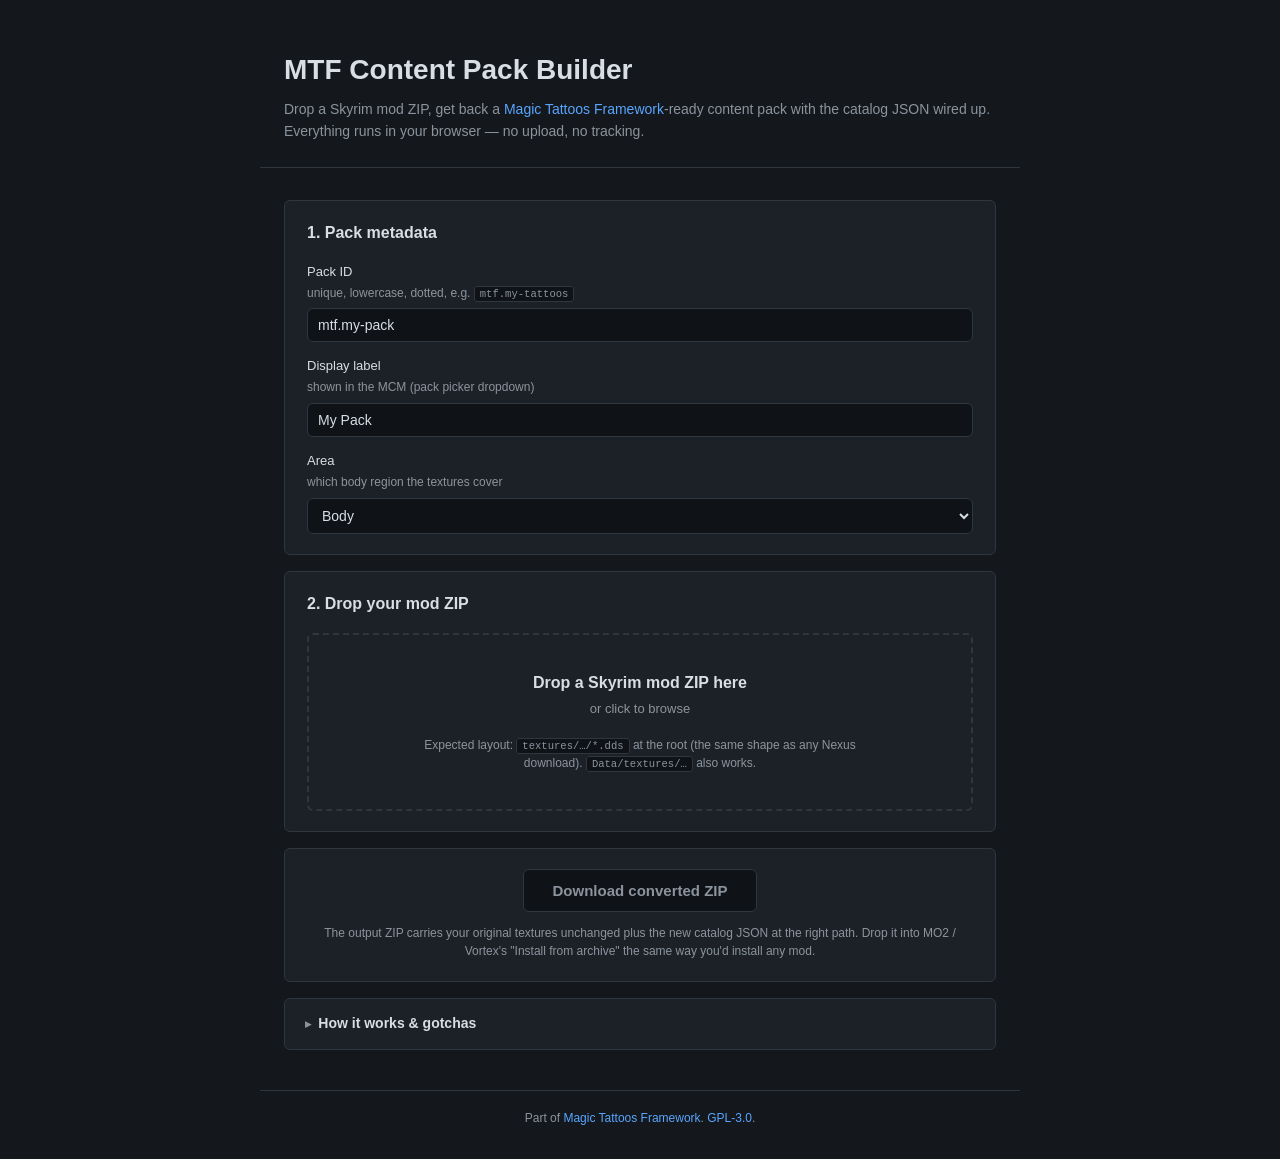
==== tools/web-pack-builder/index.html @ 0d605386 "feat(web): add browser-based content-pack builder + GH Pages deploy A single-page tool that converts" ====
<!DOCTYPE html>
<html lang="en">
<head>
    <meta charset="UTF-8">
    <meta name="viewport" content="width=device-width, initial-scale=1.0">
    <title>MTF Content Pack Builder</title>
    <link rel="stylesheet" href="style.css">
</head>
<body>
    <header>
        <h1>MTF Content Pack Builder</h1>
        <p class="subtitle">
            Drop a Skyrim mod ZIP, get back a
            <a href="https://github.com/levchimik/magic-tattoos-framework" target="_blank" rel="noopener">Magic Tattoos Framework</a>-ready
            content pack with the catalog JSON wired up.
            Everything runs in your browser &mdash; no upload, no tracking.
        </p>
    </header>

    <main>
        <section class="form-card">
            <h2>1. Pack metadata</h2>

            <label for="packId">
                Pack ID
                <span class="hint">unique, lowercase, dotted, e.g. <code>mtf.my-tattoos</code></span>
            </label>
            <input
                type="text"
                id="packId"
                value="mtf.my-pack"
                pattern="^mtf\.[a-z0-9][a-z0-9._-]*$"
                required
                spellcheck="false"
                autocomplete="off">

            <label for="packLabel">
                Display label
                <span class="hint">shown in the MCM (pack picker dropdown)</span>
            </label>
            <input
                type="text"
                id="packLabel"
                value="My Pack"
                required
                autocomplete="off">

            <label for="packArea">
                Area
                <span class="hint">which body region the textures cover</span>
            </label>
            <select id="packArea">
                <option value="Body" selected>Body</option>
                <option value="Face">Face</option>
                <option value="Hands">Hands</option>
                <option value="Feet">Feet</option>
            </select>
        </section>

        <section class="drop-card">
            <h2>2. Drop your mod ZIP</h2>
            <div id="dropZone" class="drop-zone" tabindex="0" role="button" aria-label="Drop a ZIP file here or click to browse">
                <div class="drop-prompt">
                    <strong>Drop a Skyrim mod ZIP here</strong>
                    <span>or click to browse</span>
                    <p class="drop-hint">
                        Expected layout: <code>textures/&hellip;/*.dds</code> at the root
                        (the same shape as any Nexus download).
                        <code>Data/textures/&hellip;</code> also works.
                    </p>
                </div>
                <input type="file" id="fileInput" accept=".zip" hidden>
            </div>
            <div id="dropMeta" class="drop-meta" hidden></div>
        </section>

        <section class="status-card" id="statusCard" hidden>
            <h2>3. Conversion report</h2>
            <div id="statusContent"></div>
        </section>

        <section class="action-card">
            <button id="downloadBtn" type="button" disabled>
                Download converted ZIP
            </button>
            <p class="action-hint">
                The output ZIP carries your original textures unchanged
                plus the new catalog JSON at the right path. Drop it into
                MO2 / Vortex's "Install from archive" the same way you'd
                install any mod.
            </p>
        </section>

        <details class="help-card">
            <summary>How it works &amp; gotchas</summary>
            <div class="help-body">
                <p>
                    <strong>What gets written.</strong> For every <code>.dds</code> the tool finds under
                    <code>textures/</code>, it emits one entry in the catalog with
                    <code>id</code> = <code>label</code> = the filename stem (no extension),
                    a single layer pointing at the texture, and the area you picked.
                </p>
                <p>
                    <strong>No previews.</strong> Browsers can't render <code>.dds</code> natively;
                    the tool doesn't try. If you want to verify visuals you'll need
                    your usual texture viewer (or just test in-game).
                </p>
                <p>
                    <strong>Multi-layer packs.</strong> If your pack has a base + glow pair
                    (e.g. <code>actors/.../foo/001.dds</code> + <code>actors/.../foo-glow/001.dds</code>)
                    you'll get two separate entries. Open the generated JSON in a
                    text editor and merge the layers manually &mdash; the format is
                    one <code>"layers": [&hellip;]</code> array per entry, just add the second
                    texture object next to the first. <a href="https://github.com/levchimik/magic-tattoos-framework/blob/main/docs/CONTENT_PACKS.md" target="_blank" rel="noopener">Schema reference</a>.
                </p>
                <p>
                    <strong>Renaming entries.</strong> Filenames make for ugly MCM
                    dropdowns. Open the JSON and edit the <code>label</code> fields to
                    whatever reads well ("Mark 001" beats "001"). <code>id</code> values
                    must stay unique within the pack but are otherwise free-form.
                </p>
                <p>
                    <strong>Privacy.</strong> Everything happens in your browser.
                    Your ZIP never touches a server. View page source or open dev
                    tools to verify.
                </p>
                <p class="help-meta">
                    Powered by <a href="https://stuk.github.io/jszip/" target="_blank" rel="noopener">JSZip</a>.
                    Source: <a href="https://github.com/levchimik/magic-tattoos-framework/tree/main/tools/web-pack-builder" target="_blank" rel="noopener">tools/web-pack-builder/</a>.
                </p>
            </div>
        </details>
    </main>

    <footer>
        <p>
            Part of <a href="https://github.com/levchimik/magic-tattoos-framework" target="_blank" rel="noopener">Magic Tattoos Framework</a>.
            <a href="https://github.com/levchimik/magic-tattoos-framework/blob/main/LICENSE" target="_blank" rel="noopener">GPL-3.0</a>.
        </p>
    </footer>

    <script src="vendor/jszip.min.js"></script>
    <script src="app.js"></script>
</body>
</html>
---- tools/web-pack-builder/style.css ----
/* MTF Content Pack Builder — minimal dark UI, no framework. */

:root {
    --bg:        #14171b;
    --bg-card:   #1c2127;
    --bg-input:  #0f1216;
    --fg:        #d8dee4;
    --fg-muted:  #8b949e;
    --accent:    #58a6ff;
    --accent-fg: #ffffff;
    --warn:      #f0883e;
    --error:     #f85149;
    --success:   #56d364;
    --border:    #30363d;
    --code-bg:   #0f1216;
    --radius:    6px;
    --gap:       16px;
}

* {
    box-sizing: border-box;
}

html, body {
    margin: 0;
    padding: 0;
    background: var(--bg);
    color: var(--fg);
    font-family: -apple-system, BlinkMacSystemFont, "Segoe UI", Roboto, "Helvetica Neue", Arial, sans-serif;
    font-size: 15px;
    line-height: 1.55;
}

header, main, footer {
    max-width: 760px;
    margin: 0 auto;
    padding: 0 24px;
}

header {
    padding-top: 48px;
    padding-bottom: 24px;
    border-bottom: 1px solid var(--border);
    margin-bottom: 32px;
}

header h1 {
    font-size: 28px;
    margin: 0 0 8px;
    font-weight: 600;
}

.subtitle {
    color: var(--fg-muted);
    margin: 0;
    font-size: 14px;
}

a {
    color: var(--accent);
    text-decoration: none;
}

a:hover {
    text-decoration: underline;
}

code {
    font-family: "SF Mono", Menlo, Consolas, "Liberation Mono", monospace;
    font-size: 0.88em;
    background: var(--code-bg);
    padding: 1px 5px;
    border-radius: 3px;
    border: 1px solid var(--border);
}

section {
    background: var(--bg-card);
    border: 1px solid var(--border);
    border-radius: var(--radius);
    padding: 20px 22px;
    margin-bottom: var(--gap);
}

section h2 {
    margin: 0 0 16px;
    font-size: 16px;
    font-weight: 600;
    color: var(--fg);
}

/* ─── Form ──────────────────────────────────────────────────────────────── */
.form-card label {
    display: block;
    margin-top: 14px;
    margin-bottom: 6px;
    font-size: 13px;
    font-weight: 500;
}

.form-card label:first-of-type {
    margin-top: 0;
}

.form-card .hint {
    display: block;
    font-weight: 400;
    color: var(--fg-muted);
    font-size: 12px;
    margin-top: 2px;
}

.form-card input,
.form-card select {
    width: 100%;
    padding: 8px 10px;
    background: var(--bg-input);
    color: var(--fg);
    border: 1px solid var(--border);
    border-radius: var(--radius);
    font-family: inherit;
    font-size: 14px;
    outline: none;
    transition: border-color 0.15s;
}

.form-card input:focus,
.form-card select:focus {
    border-color: var(--accent);
}

.form-card input:invalid:not(:placeholder-shown) {
    border-color: var(--error);
}

/* ─── Drop zone ─────────────────────────────────────────────────────────── */
.drop-zone {
    border: 2px dashed var(--border);
    border-radius: var(--radius);
    padding: 36px 24px;
    text-align: center;
    cursor: pointer;
    transition: border-color 0.15s, background 0.15s;
    outline: none;
}

.drop-zone:hover,
.drop-zone:focus,
.drop-zone.drag-over {
    border-color: var(--accent);
    background: rgba(88, 166, 255, 0.04);
}

.drop-prompt strong {
    display: block;
    font-size: 16px;
    margin-bottom: 4px;
}

.drop-prompt span {
    display: block;
    color: var(--fg-muted);
    font-size: 13px;
    margin-bottom: 16px;
}

.drop-hint {
    color: var(--fg-muted);
    font-size: 12px;
    margin: 0;
    max-width: 480px;
    margin-left: auto;
    margin-right: auto;
}

.drop-meta {
    margin-top: 12px;
    padding: 10px 14px;
    background: var(--bg-input);
    border: 1px solid var(--border);
    border-radius: var(--radius);
    font-size: 13px;
    color: var(--fg-muted);
}

.drop-meta strong {
    color: var(--fg);
}

/* ─── Status ────────────────────────────────────────────────────────────── */
.status-card .status-row {
    display: flex;
    align-items: flex-start;
    gap: 10px;
    padding: 6px 0;
    font-size: 13px;
}

.status-card .status-row + .status-row {
    border-top: 1px solid var(--border);
}

.status-card .status-icon {
    flex-shrink: 0;
    width: 18px;
    text-align: center;
    font-weight: 700;
}

.status-icon.ok       { color: var(--success); }
.status-icon.warn     { color: var(--warn); }
.status-icon.err      { color: var(--error); }
.status-icon.info     { color: var(--accent); }

.status-card .status-row code {
    word-break: break-all;
}

.status-card .summary {
    margin-bottom: 12px;
    padding-bottom: 12px;
    border-bottom: 1px solid var(--border);
    color: var(--fg-muted);
}

.status-card .summary strong {
    color: var(--fg);
}

/* ─── Action ────────────────────────────────────────────────────────────── */
.action-card {
    text-align: center;
}

#downloadBtn {
    background: var(--accent);
    color: var(--accent-fg);
    border: none;
    padding: 12px 28px;
    font-size: 15px;
    font-weight: 600;
    border-radius: var(--radius);
    cursor: pointer;
    transition: background 0.15s, opacity 0.15s;
    font-family: inherit;
}

#downloadBtn:hover:not(:disabled) {
    background: #79b8ff;
}

#downloadBtn:disabled {
    background: var(--bg-input);
    color: var(--fg-muted);
    cursor: not-allowed;
    border: 1px solid var(--border);
}

.action-hint {
    color: var(--fg-muted);
    font-size: 12px;
    margin: 12px 0 0;
}

/* ─── Help ──────────────────────────────────────────────────────────────── */
.help-card {
    background: var(--bg-card);
    border: 1px solid var(--border);
    border-radius: var(--radius);
    padding: 0;
    margin-bottom: var(--gap);
}

.help-card summary {
    padding: 14px 20px;
    cursor: pointer;
    font-weight: 600;
    font-size: 14px;
    list-style: none;
    color: var(--fg);
}

.help-card summary::-webkit-details-marker { display: none; }

.help-card summary::before {
    content: "▸ ";
    color: var(--fg-muted);
    font-size: 12px;
    margin-right: 4px;
}

.help-card[open] summary::before {
    content: "▾ ";
}

.help-body {
    padding: 0 20px 18px;
    color: var(--fg-muted);
    font-size: 13px;
}

.help-body p {
    margin: 12px 0;
}

.help-body strong {
    color: var(--fg);
}

.help-meta {
    font-size: 12px;
    border-top: 1px solid var(--border);
    padding-top: 12px;
    margin-top: 18px;
}

/* ─── Footer ────────────────────────────────────────────────────────────── */
footer {
    margin-top: 40px;
    margin-bottom: 32px;
    padding-top: 18px;
    border-top: 1px solid var(--border);
    color: var(--fg-muted);
    font-size: 12px;
    text-align: center;
}

footer p { margin: 0; }

/* ─── Responsive tweaks ─────────────────────────────────────────────────── */
@media (max-width: 600px) {
    header, main, footer { padding-left: 16px; padding-right: 16px; }
    header { padding-top: 24px; }
    header h1 { font-size: 22px; }
    section { padding: 16px; }
}
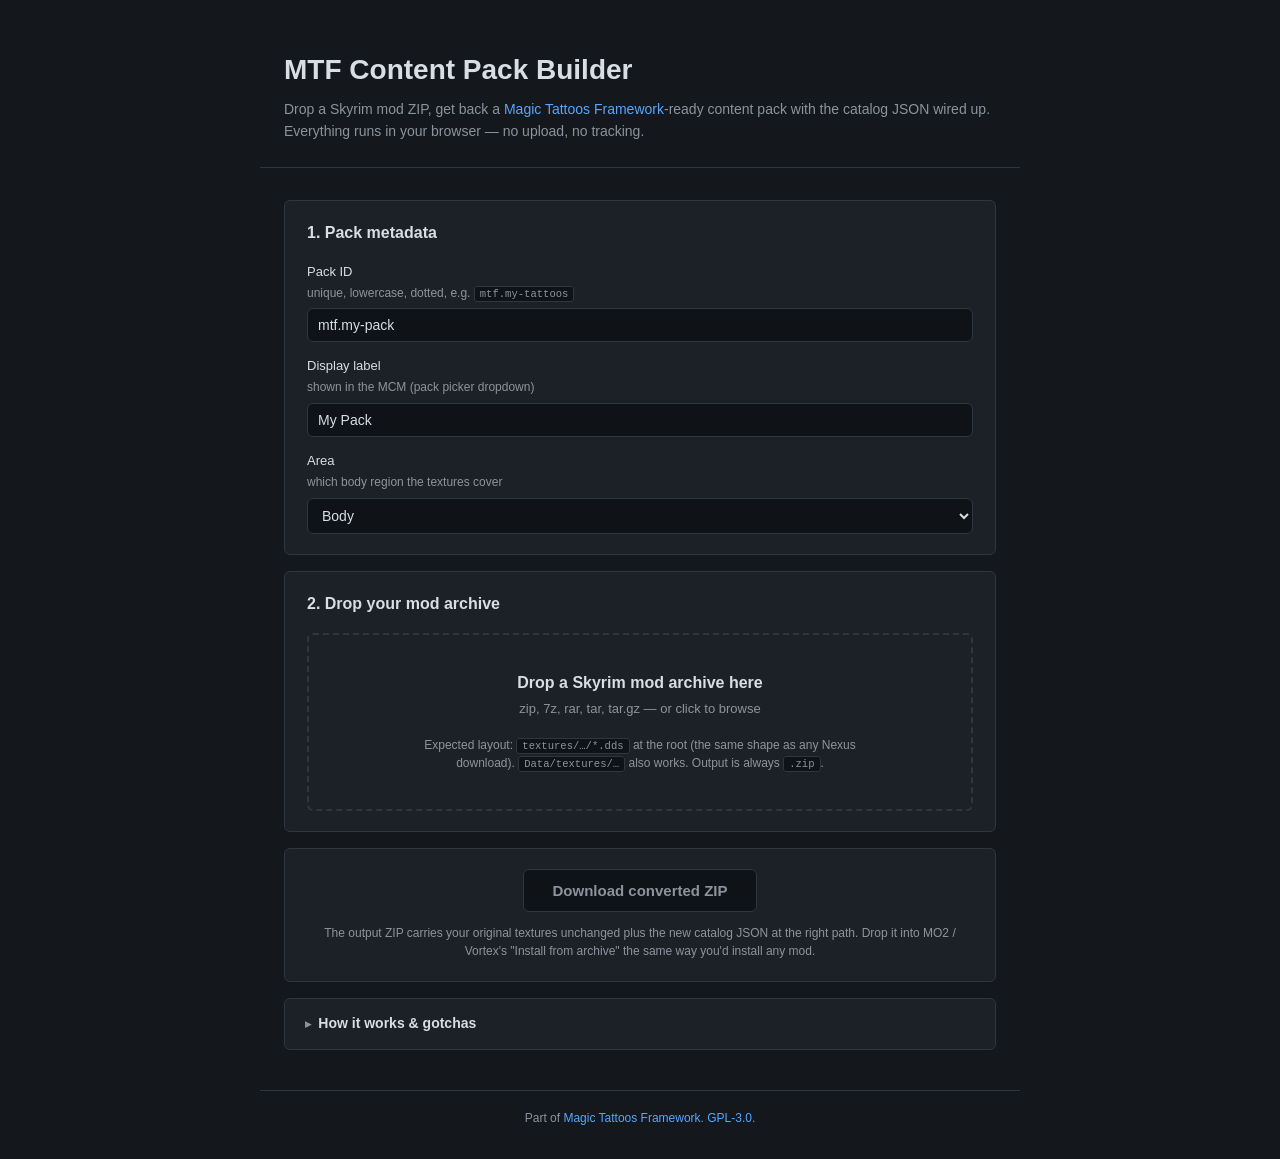
==== commit 4cbfc476: "feat(web): add 7z/rar/tar support via libarchive.js Drops 4 .dds files from a Nexus 7z and gets a wo" ====
--- a/tools/web-pack-builder/index.html
+++ b/tools/web-pack-builder/index.html
@@ -58,18 +58,19 @@
         </section>
 
         <section class="drop-card">
-            <h2>2. Drop your mod ZIP</h2>
-            <div id="dropZone" class="drop-zone" tabindex="0" role="button" aria-label="Drop a ZIP file here or click to browse">
+            <h2>2. Drop your mod archive</h2>
+            <div id="dropZone" class="drop-zone" tabindex="0" role="button" aria-label="Drop an archive here or click to browse">
                 <div class="drop-prompt">
-                    <strong>Drop a Skyrim mod ZIP here</strong>
-                    <span>or click to browse</span>
+                    <strong>Drop a Skyrim mod archive here</strong>
+                    <span>zip, 7z, rar, tar, tar.gz &mdash; or click to browse</span>
                     <p class="drop-hint">
                         Expected layout: <code>textures/&hellip;/*.dds</code> at the root
                         (the same shape as any Nexus download).
                         <code>Data/textures/&hellip;</code> also works.
+                        Output is always <code>.zip</code>.
                     </p>
                 </div>
-                <input type="file" id="fileInput" accept=".zip" hidden>
+                <input type="file" id="fileInput" accept=".zip,.7z,.rar,.tar,.tgz,.tar.gz,.iso" hidden>
             </div>
             <div id="dropMeta" class="drop-meta" hidden></div>
         </section>
@@ -139,7 +140,10 @@
         </p>
     </footer>
 
+    <!-- JSZip is loaded as a classic script so it exposes the `JSZip`
+         global the app.js module reads. libarchive.js is itself an ES
+         module, imported by app.js. -->
     <script src="vendor/jszip.min.js"></script>
-    <script src="app.js"></script>
+    <script type="module" src="app.js"></script>
 </body>
 </html>
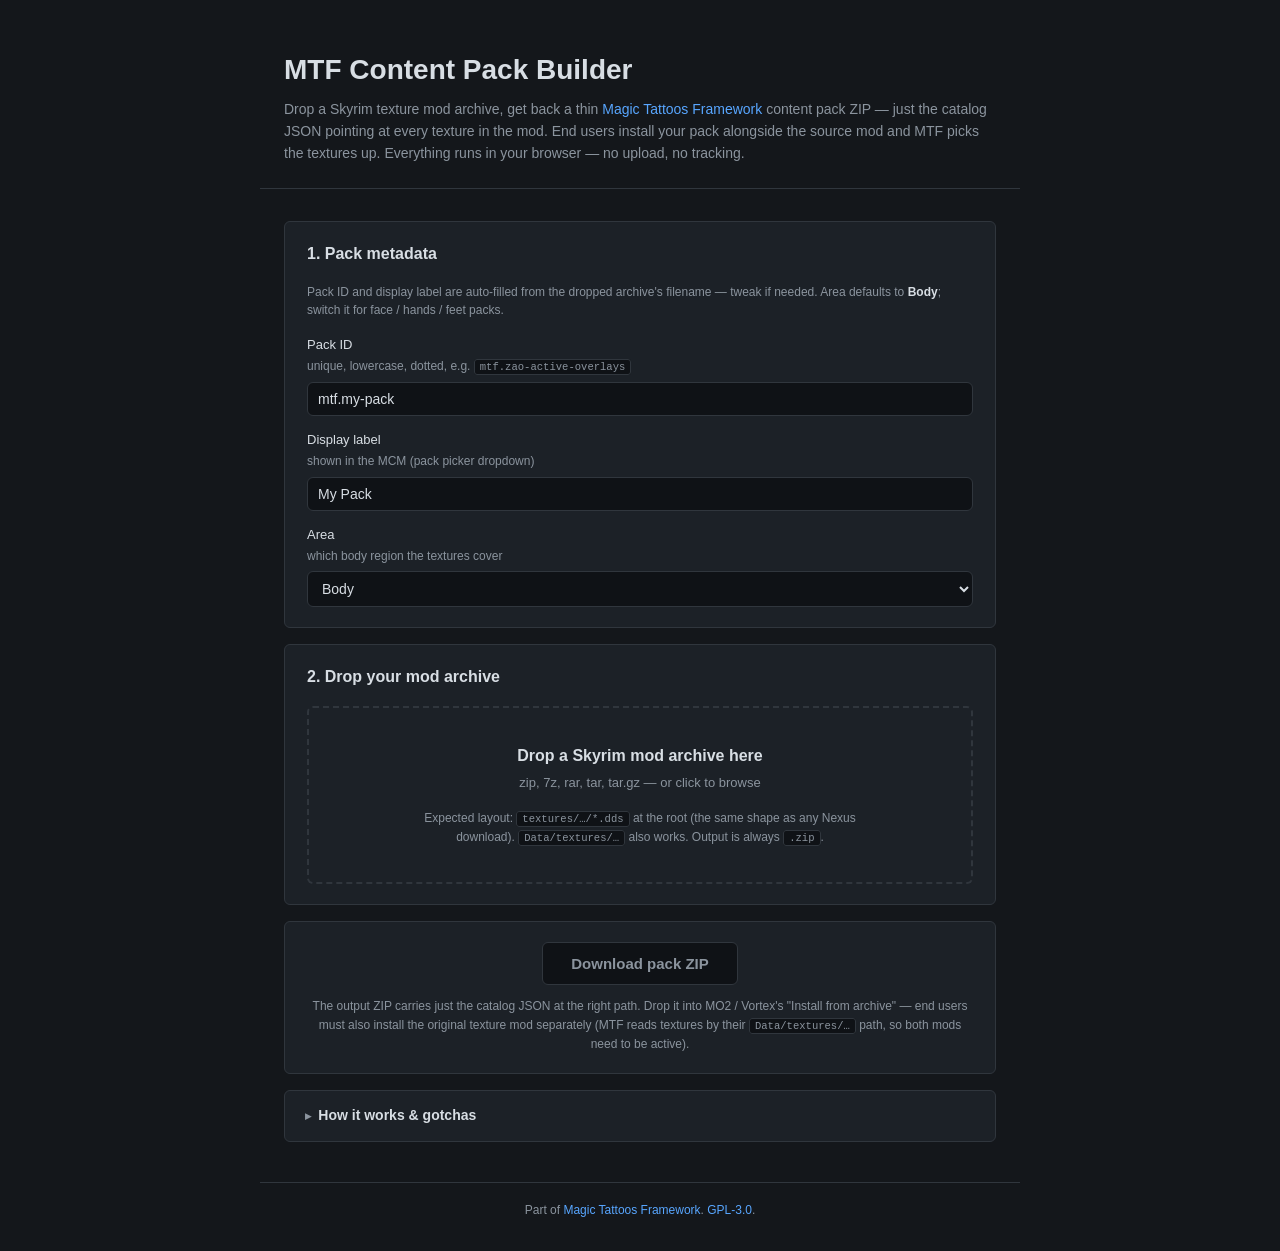
==== commit 761043b7: "refactor(web): auto-derive metadata + ship JSON-only catalog ZIP Three changes, one rewrite — they a" ====
--- a/tools/web-pack-builder/index.html
+++ b/tools/web-pack-builder/index.html
@@ -10,9 +10,11 @@
     <header>
         <h1>MTF Content Pack Builder</h1>
         <p class="subtitle">
-            Drop a Skyrim mod ZIP, get back a
-            <a href="https://github.com/levchimik/magic-tattoos-framework" target="_blank" rel="noopener">Magic Tattoos Framework</a>-ready
-            content pack with the catalog JSON wired up.
+            Drop a Skyrim texture mod archive, get back a thin
+            <a href="https://github.com/levchimik/magic-tattoos-framework" target="_blank" rel="noopener">Magic Tattoos Framework</a>
+            content pack ZIP &mdash; just the catalog JSON pointing at every
+            texture in the mod. End users install your pack alongside the
+            source mod and MTF picks the textures up.
             Everything runs in your browser &mdash; no upload, no tracking.
         </p>
     </header>
@@ -20,16 +22,22 @@
     <main>
         <section class="form-card">
             <h2>1. Pack metadata</h2>
+            <p class="form-hint">
+                Pack ID and display label are auto-filled from the dropped
+                archive's filename &mdash; tweak if needed. Area defaults
+                to <strong>Body</strong>; switch it for face / hands /
+                feet packs.
+            </p>
 
             <label for="packId">
                 Pack ID
-                <span class="hint">unique, lowercase, dotted, e.g. <code>mtf.my-tattoos</code></span>
+                <span class="hint">unique, lowercase, dotted, e.g. <code>mtf.zao-active-overlays</code></span>
             </label>
             <input
                 type="text"
                 id="packId"
                 value="mtf.my-pack"
-                pattern="^mtf\.[a-z0-9][a-z0-9._-]*$"
+                pattern="^mtf\.[a-z0-9][a-z0-9._\-]*$"
                 required
                 spellcheck="false"
                 autocomplete="off">
@@ -82,13 +90,14 @@
 
         <section class="action-card">
             <button id="downloadBtn" type="button" disabled>
-                Download converted ZIP
+                Download pack ZIP
             </button>
             <p class="action-hint">
-                The output ZIP carries your original textures unchanged
-                plus the new catalog JSON at the right path. Drop it into
-                MO2 / Vortex's "Install from archive" the same way you'd
-                install any mod.
+                The output ZIP carries just the catalog JSON at the right
+                path. Drop it into MO2 / Vortex's "Install from archive" &mdash;
+                end users must also install the original texture mod separately
+                (MTF reads textures by their <code>Data/textures/&hellip;</code>
+                path, so both mods need to be active).
             </p>
         </section>
 
@@ -96,10 +105,22 @@
             <summary>How it works &amp; gotchas</summary>
             <div class="help-body">
                 <p>
-                    <strong>What gets written.</strong> For every <code>.dds</code> the tool finds under
-                    <code>textures/</code>, it emits one entry in the catalog with
-                    <code>id</code> = <code>label</code> = the filename stem (no extension),
-                    a single layer pointing at the texture, and the area you picked.
+                    <strong>What gets written.</strong> The output ZIP contains a
+                    single JSON file at
+                    <code>SKSE/Plugins/StorageUtilData/MagicTattoosFramework/visuals/&lt;packid&gt;.json</code>.
+                    For every <code>.dds</code> the tool finds under <code>textures/</code>,
+                    it adds one entry with <code>id</code> = <code>label</code> = the filename
+                    stem (no extension), a single layer pointing at the texture,
+                    and the area you picked.
+                </p>
+                <p>
+                    <strong>Why no textures in the output?</strong> Content packs are
+                    pointer-only by convention &mdash; the catalog references textures
+                    at their <code>Data/textures/&hellip;</code> paths, and the end user
+                    is expected to have the source texture mod already installed. This
+                    matches every shipping pack in the framework's
+                    <a href="https://github.com/levchimik/magic-tattoos-framework/tree/main/content-packs" target="_blank" rel="noopener">content-packs/</a>
+                    directory, and sidesteps redistribution / permission concerns.
                 </p>
                 <p>
                     <strong>No previews.</strong> Browsers can't render <code>.dds</code> natively;
@@ -122,11 +143,12 @@
                 </p>
                 <p>
                     <strong>Privacy.</strong> Everything happens in your browser.
-                    Your ZIP never touches a server. View page source or open dev
+                    Your archive never touches a server. View page source or open dev
                     tools to verify.
                 </p>
                 <p class="help-meta">
-                    Powered by <a href="https://stuk.github.io/jszip/" target="_blank" rel="noopener">JSZip</a>.
+                    Powered by <a href="https://stuk.github.io/jszip/" target="_blank" rel="noopener">JSZip</a>
+                    and <a href="https://github.com/nika-begiashvili/libarchivejs" target="_blank" rel="noopener">libarchive.js</a>.
                     Source: <a href="https://github.com/levchimik/magic-tattoos-framework/tree/main/tools/web-pack-builder" target="_blank" rel="noopener">tools/web-pack-builder/</a>.
                 </p>
             </div>
--- a/tools/web-pack-builder/style.css
+++ b/tools/web-pack-builder/style.css
@@ -90,6 +90,17 @@
 }
 
 /* ─── Form ──────────────────────────────────────────────────────────────── */
+.form-card .form-hint {
+    margin: 0 0 16px;
+    color: var(--fg-muted);
+    font-size: 12px;
+    line-height: 1.5;
+}
+.form-card .form-hint strong {
+    color: var(--fg);
+    font-weight: 600;
+}
+
 .form-card label {
     display: block;
     margin-top: 14px;
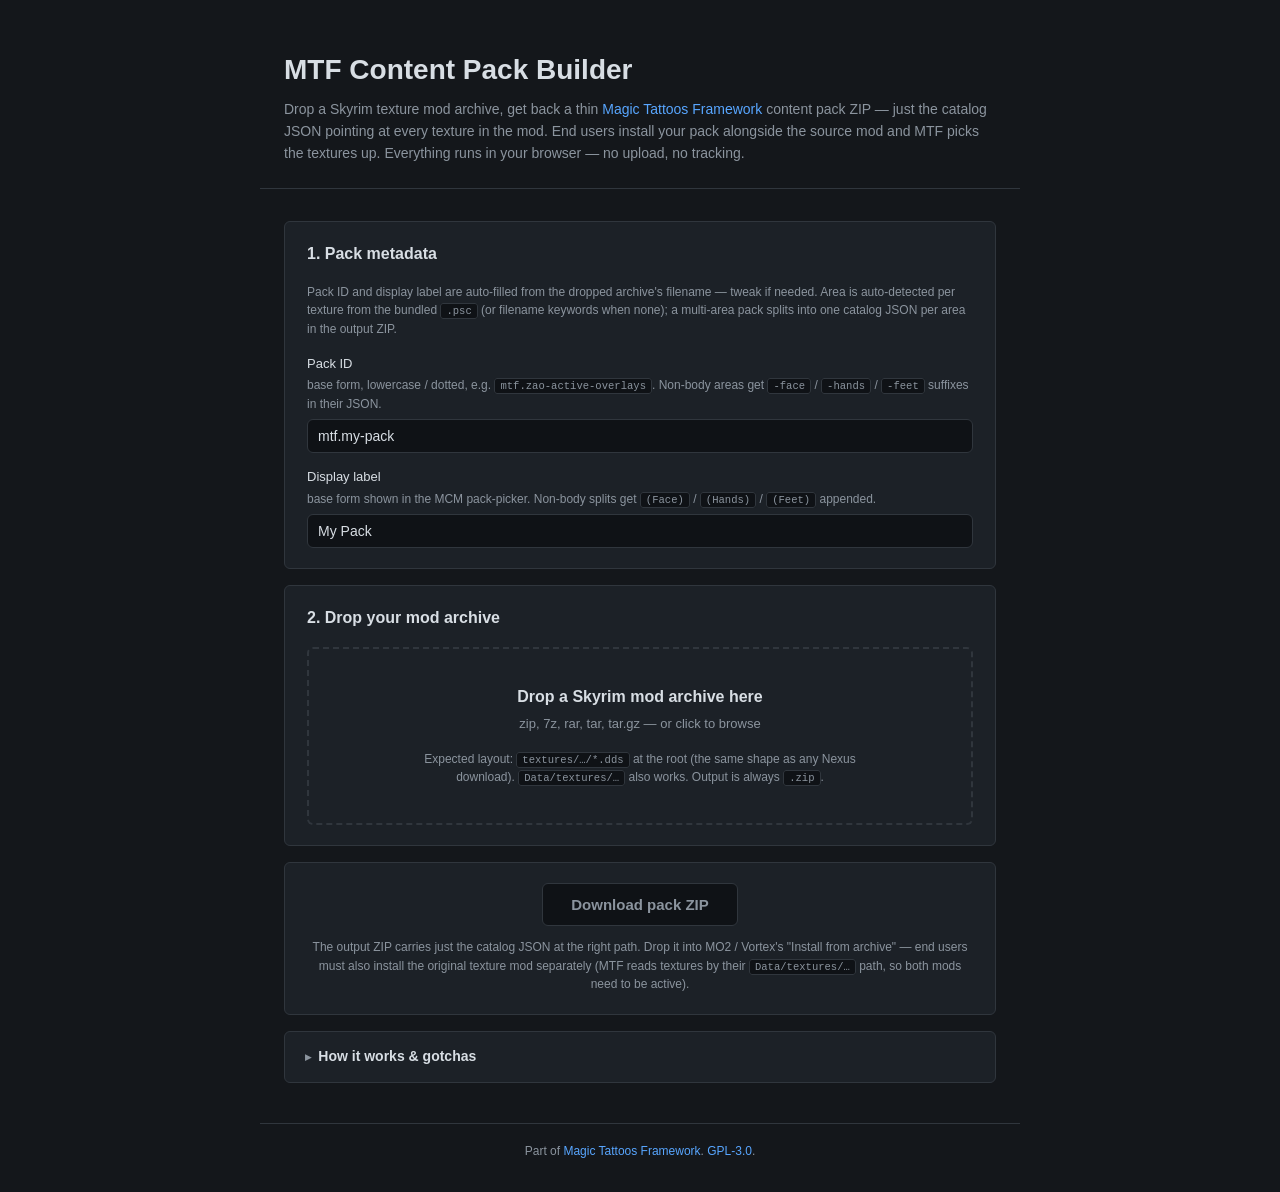
==== commit f681be3d: "feat(web): per-DDS area + one JSON per area in output Drops the Area dropdown (a single global pick " ====
--- a/tools/web-pack-builder/index.html
+++ b/tools/web-pack-builder/index.html
@@ -24,14 +24,20 @@
             <h2>1. Pack metadata</h2>
             <p class="form-hint">
                 Pack ID and display label are auto-filled from the dropped
-                archive's filename &mdash; tweak if needed. Area defaults
-                to <strong>Body</strong>; switch it for face / hands /
-                feet packs.
+                archive's filename &mdash; tweak if needed. Area is
+                auto-detected per texture from the bundled <code>.psc</code>
+                (or filename keywords when none); a multi-area pack splits
+                into one catalog JSON per area in the output ZIP.
             </p>
 
             <label for="packId">
                 Pack ID
-                <span class="hint">unique, lowercase, dotted, e.g. <code>mtf.zao-active-overlays</code></span>
+                <span class="hint">
+                    base form, lowercase / dotted, e.g.
+                    <code>mtf.zao-active-overlays</code>. Non-body areas get
+                    <code>-face</code> / <code>-hands</code> / <code>-feet</code>
+                    suffixes in their JSON.
+                </span>
             </label>
             <input
                 type="text"
@@ -44,7 +50,11 @@
 
             <label for="packLabel">
                 Display label
-                <span class="hint">shown in the MCM (pack picker dropdown)</span>
+                <span class="hint">
+                    base form shown in the MCM pack-picker. Non-body splits
+                    get <code>(Face)</code> / <code>(Hands)</code> /
+                    <code>(Feet)</code> appended.
+                </span>
             </label>
             <input
                 type="text"
@@ -52,17 +62,6 @@
                 value="My Pack"
                 required
                 autocomplete="off">
-
-            <label for="packArea">
-                Area
-                <span class="hint">which body region the textures cover</span>
-            </label>
-            <select id="packArea">
-                <option value="Body" selected>Body</option>
-                <option value="Face">Face</option>
-                <option value="Hands">Hands</option>
-                <option value="Feet">Feet</option>
-            </select>
         </section>
 
         <section class="drop-card">
@@ -142,6 +141,16 @@
                     must stay unique within the pack but are otherwise free-form.
                 </p>
                 <p>
+                    <strong>.psc as the source of truth.</strong> If a Papyrus script
+                    is bundled with the archive, the tool uses it to (1) supply
+                    human-readable entry labels and (2) DECIDE WHICH textures to
+                    catalog &mdash; any <code>.dds</code> not registered in the .psc
+                    is skipped. Authors often leave unused / draft textures alongside
+                    the script; respecting the .psc avoids surfacing those. If you
+                    want every <code>.dds</code> regardless, pre-extract the archive
+                    and remove the <code>.psc</code> before re-zipping.
+                </p>
+                <p>
                     <strong>Privacy.</strong> Everything happens in your browser.
                     Your archive never touches a server. View page source or open dev
                     tools to verify.
